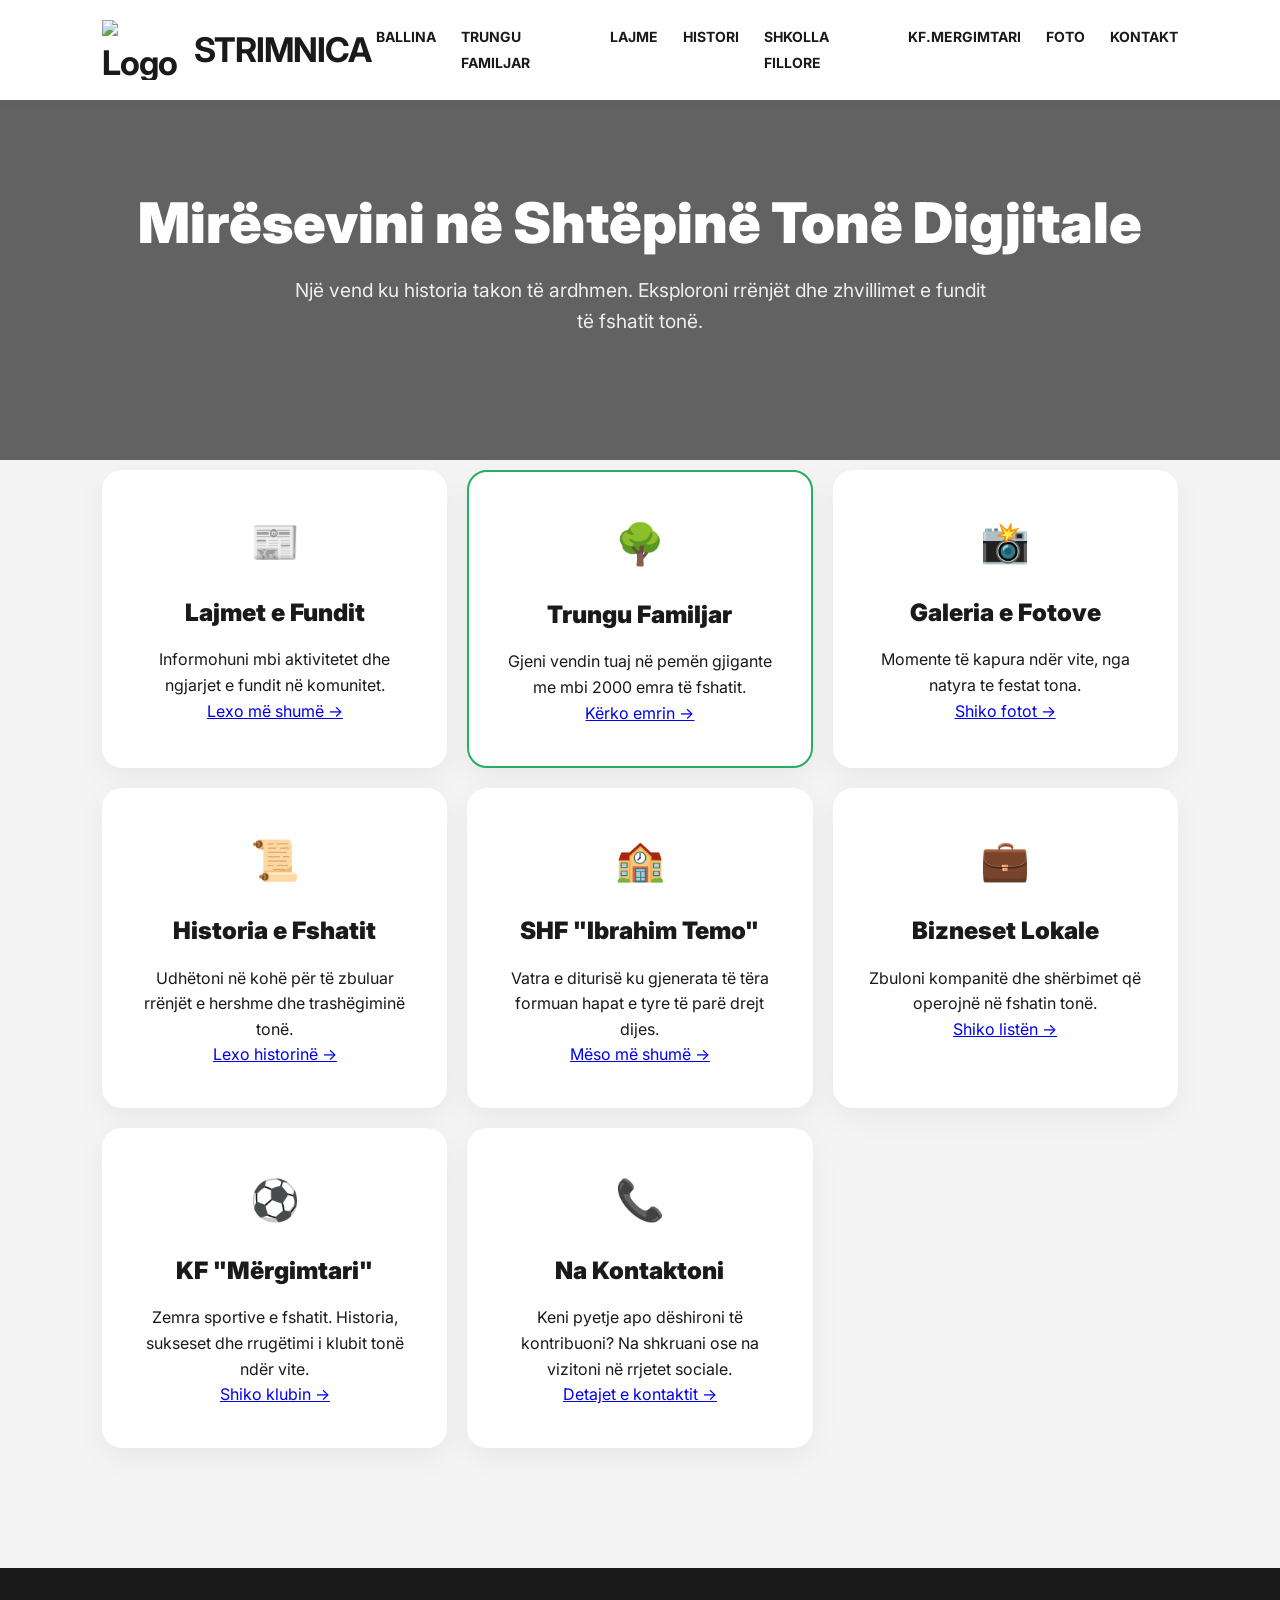
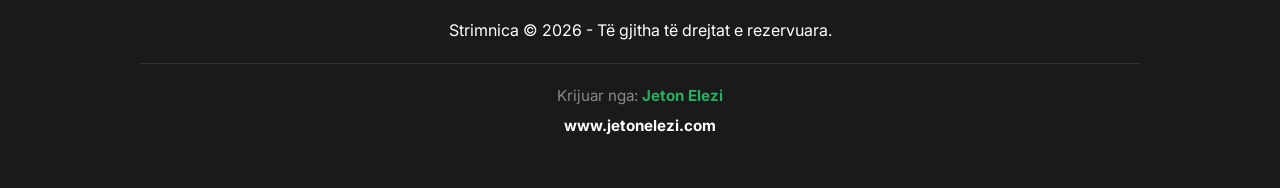
==== index.html @ 58f91d8a "Add files via upload" ====
<!DOCTYPE html>
<html lang="sq">
<head>
    <meta charset="UTF-8">
    <meta name="viewport" content="width=device-width, initial-scale=1.0">
    <title>Strimnica - Mirësevini</title>
    <link rel="icon" type="image/png" href="foto\LOGO STR.png">
    <link rel="stylesheet" href="style.css">
    <link href="https://fonts.googleapis.com/css2?family=Inter:wght@400;700;900&display=swap" rel="stylesheet">
</head>
<body>
<style>
    .logo { 
    display: flex; 
    align-items: center; 
    gap: 5px; /* Hapësira mes logos dhe tekstit */
    font-size: 34px; 
    font-weight: 700; 
    text-decoration: none; 
    color: var(--dark); 
}

.nav-logo-img {
    height: 60px; /* Mund ta rregullosh sipas dëshirës */
    width: auto;
    object-fit: contain;
}

/* Sigurohu që klikimi mbi foton e logos të mos hapë modal-in e galerisë */
.nav-logo-img {
    pointer-events: none; 
}
     footer { 
            text-align: center; 
            padding: 50px 20px; 
            background: var(--dark); 
            color: #ffffff; 
            margin-top: 60px;
        }
        .footer-content { max-width: 1000px; margin: 0 auto; }
        .footer-credits { 
            margin-top: 20px; 
            padding-top: 20px; 
            border-top: 1px solid rgba(255,255,255,0.1); 
            font-size: 0.95rem; 
            color: #888;
        }
        .footer-credits strong { color: var(--accent); }
        .footer-link { 
            color: #ffffff; 
            text-decoration: none; 
            font-weight: 700; 
            transition: 0.3s;
            display: inline-block;
            margin-top: 5px;
        }
        .footer-link:hover { color: var(--accent); }
</style>
    <nav class="navbar">
        <a href="index.html" class="logo">
        <img src="foto\LOGO STR.png" alt="Logo" class="nav-logo-img"> 
         <div class="logo">STRIMNICA<span></span></div>
    </a>
       
        <div class="menu-icon" onclick="toggleMenu()">☰</div>
        <ul class="nav-links" id="navLinks">
            <li><a href="index.html">Ballina</a></li>
            <li><a href="trungu-familjar.html">Trungu Familjar</a></li>
            <li><a href="lajme.html">Lajme</a></li>
            <li><a href="historia.html">Histori</a></li>
            <li><a href="shkolla.html">Shkolla Fillore</a></li>
            <li><a href="klubi.html">KF.Mergimtari</a></li>
            <li><a href="galeria.html">Foto</a></li>
            <li><a href="kontakt.html">Kontakt</a></li>
        </ul>
    </nav>

    <header class="hero-main">
        <div class="hero-content">
            <h1>Mirësevini në Shtëpinë Tonë Digjitale</h1>
            <p>Një vend ku historia takon të ardhmen. Eksploroni rrënjët dhe zhvillimet e fundit të fshatit tonë.</p>
            <div class="hero-btns">
            </div>
        </div>
    </header>

    <section class="quick-access">
        <div class="grid-container">
            
            <div class="info-card">
                <div class="icon">📰</div>
                <h3>Lajmet e Fundit</h3>
                <p>Informohuni mbi aktivitetet dhe ngjarjet e fundit në komunitet.</p>
                <a href="lajme.html" class="read-more">Lexo më shumë →</a>
            </div>

            <div class="info-card highlight">
                <div class="icon">🌳</div>
                <h3>Trungu Familjar</h3>
                <p>Gjeni vendin tuaj në pemën gjigante me mbi 2000 emra të fshatit.</p>
                <a href="trungu-familjar.html" class="read-more">Kërko emrin →</a>
            </div>

            <div class="info-card">
                <div class="icon">📸</div>
                <h3>Galeria e Fotove</h3>
                <p>Momente të kapura ndër vite, nga natyra te festat tona.</p>
                <a href="galeria.html" class="read-more">Shiko fotot →</a>
            </div>
            
            
            <div class="info-card">
                <div class="icon">📜</div>
                <h3>Historia e Fshatit</h3>
                <p>Udhëtoni në kohë për të zbuluar rrënjët e hershme dhe trashëgiminë tonë.</p>
                <a href="historia.html" class="read-more">Lexo historinë →</a>
            </div>

<div class="info-card">
    <div class="icon">🏫</div>
    <h3>SHF "Ibrahim Temo"</h3>
    <p>Vatra e diturisë ku gjenerata të tëra formuan hapat e tyre të parë drejt dijes.</p>
    <a href="shkolla.html" class="read-more">Mëso më shumë →</a>
</div>

<div class="info-card">
    <div class="icon">💼</div>
    <h3>Bizneset Lokale</h3>
    <p>Zbuloni kompanitë dhe shërbimet që operojnë në fshatin tonë.</p>
    <a href="bizneset.html" class="read-more">Shiko listën →</a>
</div>

<div class="info-card">
    <div class="icon">⚽</div>
    <h3>KF "Mërgimtari"</h3>
    <p>Zemra sportive e fshatit. Historia, sukseset dhe rrugëtimi i klubit tonë ndër vite.</p>
    <a href="klubi.html" class="read-more">Shiko klubin →</a>
</div>

<div class="info-card">
    <div class="icon">📞</div>
    <h3>Na Kontaktoni</h3>
    <p>Keni pyetje apo dëshironi të kontribuoni? Na shkruani ose na vizitoni në rrjetet sociale.</p>
    <a href="kontakt.html" class="read-more">Detajet e kontaktit →</a>
</div>




        </div>
    </section>

  <footer>
        <div class="footer-content">
            <p>Strimnica &copy; 2026 - Të gjitha të drejtat e rezervuara.</p>
            <div class="footer-credits">
                Krijuar nga: <strong>Jeton Elezi</strong><br>
                <a href="https://www.jetonelezi.com" class="footer-link" target="_blank">www.jetonelezi.com</a>
            </div>
        </div>
    </footer>

    <script>
        function toggleMenu() {
            document.getElementById('navLinks').classList.toggle('active');
        }
    </script>
</body>
</html>
---- style.css ----
/* VARIABLAT DHE RESETIMI */
:root {
    --accent: #27ae60;
    --dark: #1a1a1a;
    --light: #ffffff;
    --gray: #f4f4f4;
    --bg: #f2f2f2;
}

* { box-sizing: border-box; margin: 0; padding: 0; -webkit-tap-highlight-color: transparent; }
body { font-family: 'Inter', sans-serif; background: var(--gray); color: var(--dark); line-height: 1.6; overflow-x: hidden; scroll-behavior: smooth; }

/* NAVBAR (E përbashkët për të dyja faqet) */
.navbar {
    display: flex; justify-content: space-between; align-items: center;
    padding: 20px 8%; background: var(--light); position: sticky; top: 0; z-index: 2000;
    box-shadow: 0 2px 10px rgba(0,0,0,0.05);
}
.logo { font-size: 24px; font-weight: 900; letter-spacing: -1px; }
.logo span { color: var(--accent); }

.nav-links { display: flex; list-style: none; gap: 25px; }
.nav-links a { text-decoration: none; color: var(--dark); font-weight: 700; font-size: 14px; text-transform: uppercase; transition: 0.3s; }
.nav-links a:hover { color: var(--accent); }

.menu-icon { display: none; font-size: 28px; cursor: pointer; }

/* HERO SECTION (Për Ballinën dhe Trungun) */
.hero-main, .hero {
    height: 40vh; /* E përshtatur që të jetë kompakte për trungun */
    min-height: 300px;
    background: linear-gradient(rgba(0,0,0,0.6), rgba(0,0,0,0.6)), 
                url('foto\\fffff.png') center/cover;
    display: flex; align-items: center; justify-content: center; text-align: center; color: white;
    padding: 0 20px;
}
.hero-content h1 { font-size: 3.5rem; font-weight: 900; margin-bottom: 20px; line-height: 1.1; }
.hero-content p { font-size: 1.2rem; max-width: 700px; margin: 0 auto 30px; opacity: 0.9; }

/* KËRKIMI (SEARCH BAR) */
.search-container { position: relative; width: 90%; max-width: 450px; margin: 20px auto 0; z-index: 1001; }
#searchInput { 
    width: 100%; padding: 15px 25px; border-radius: 50px; border: none; 
    font-weight: 600; outline: none; box-shadow: 0 4px 20px rgba(0,0,0,0.3); font-size: 16px;
}
.search-results {
    position: absolute; top: 60px; left: 0; width: 100%; background: white;
    border-radius: 15px; box-shadow: 0 10px 30px rgba(0,0,0,0.2); z-index: 3000;
    max-height: 300px; overflow-y: auto; display: none;
}
.search-item { padding: 15px 20px; border-bottom: 1px solid #eee; text-align: left; cursor: pointer; color: #333; transition: 0.2s; }
.search-item:hover { background: #f9f9f9; }
.search-item b { display: block; font-size: 15px; color: var(--dark); }
.search-item span { font-size: 12px; color: var(--accent); font-weight: bold; }

/* QUICK ACCESS CARDS (Për index.html) */
.quick-access { padding: 60px 8%; margin-top: -50px; }
.grid-container { display: grid; grid-template-columns: repeat(auto-fit, minmax(300px, 1fr)); gap: 20px; }

.info-card {
    background: white; padding: 40px 30px; border-radius: 20px;
    box-shadow: 0 10px 30px rgba(0,0,0,0.05); transition: 0.3s; text-align: center;
}
.info-card:hover { transform: translateY(-10px); }
.info-card.highlight { border: 2px solid var(--accent); }
.info-card .icon { font-size: 40px; margin-bottom: 20px; }
.info-card h3 { font-size: 1.5rem; font-weight: 900; margin-bottom: 15px; }

/* TRUNGU STYLES (Për trungu-familjar.html) */
.container { padding: 40px 8%; }
.section-title { font-size: 1.8rem; text-align: center; font-weight: 900; margin-bottom: 30px; text-transform: uppercase; letter-spacing: 1px; }

.family-selection-grid, .family-grid {
    display: grid; grid-template-columns: repeat(2, 1fr); gap: 15px;
}
.f-card, .member-card {
    background: white; padding: 25px 15px; text-align: center; border-radius: 15px;
    box-shadow: 0 4px 15px rgba(0,0,0,0.05); cursor: pointer; transition: 0.3s;
}
.f-card:hover, .member-card:hover { transform: translateY(-5px); box-shadow: 0 8px 25px rgba(0,0,0,0.1); }
.f-card h3 { font-size: 1rem; font-weight: 900; margin: 0; }
.active-green { border-bottom: 5px solid var(--accent); }

/* TRUNGU WRAPPER & SIDEBAR */
.trungu-wrapper { display: flex; flex-direction: column; padding: 20px 8%; gap: 20px; }
.sidebar { background: white; padding: 20px; border-radius: 15px; box-shadow: 0 4px 15px rgba(0,0,0,0.05); }
.exit-tree-btn { 
    width: 100%; padding: 12px; background: #f8f9fa; border: 1px solid #ddd; 
    border-radius: 8px; font-weight: 800; font-size: 11px; cursor: pointer; 
    margin-bottom: 20px; text-transform: uppercase; transition: 0.3s;
}
.exit-tree-btn:hover { background: #eee; }

.sidebar-header { display: flex; justify-content: space-between; align-items: center; margin-bottom: 15px; }
.small-back-btn { background: var(--accent); color: white; border: none; padding: 7px 15px; border-radius: 6px; font-size: 11px; font-weight: bold; cursor: pointer; display: none; }

#breadcrumb-list { list-style: none; }
#breadcrumb-list li { background: #f9f9f9; padding: 10px; margin-bottom: 8px; border-left: 4px solid var(--accent); font-size: 13px; font-weight: 800; border-radius: 4px; }
#breadcrumb-list li small { font-weight: 400; color: #666; font-size: 11px; display: block; margin-top: 2px; }

.emri { display: block; font-weight: 900; font-size: 1rem; margin-top: 8px; text-transform: uppercase; }
.relacioni { font-size: 10px; color: var(--accent); font-weight: 800; text-transform: uppercase; }

/* FOOTER */
.main-footer { padding: 40px; text-align: center; background: var(--dark); color: white; font-size: 14px; margin-top: 50px; }

/* RESPONSIVE (Celular) */
@media (max-width: 768px) {
    .menu-icon { display: block; }
    .nav-links {
        display: none; flex-direction: column; position: absolute; top: 70px; left: 0; 
        width: 100%; background: white; padding: 20px; box-shadow: 0 10px 10px rgba(0,0,0,0.1);
    }
    .nav-links.active { display: flex; }
    
    .hero-content h1 { font-size: 2.2rem; }
    .hero-main, .hero { height: 35vh; }
    
    .family-selection-grid, .family-grid { grid-template-columns: repeat(2, 1fr); gap: 10px; }
}

/* RESPONSIVE (Desktop) */
@media (min-width: 900px) {
    .trungu-wrapper { flex-direction: row; align-items: flex-start; }
    .sidebar { width: 350px; position: sticky; top: 100px; }
    .main-content { flex: 1; }
    .family-selection-grid, .family-grid { grid-template-columns: repeat(4, 1fr); }
}


/* SEARCH RESULTS MODAL */
.search-results {
    position: absolute;
    top: 65px;
    left: 50%;
    transform: translateX(-50%);
    width: 90%;
    max-width: 450px;
    background: white;
    border-radius: 12px;
    box-shadow: 0 15px 35px rgba(0,0,0,0.2);
    z-index: 9999; /* Siguron që del mbi navbar dhe hero */
    max-height: 300px;
    overflow-y: auto;
    display: none;
    border: 1px solid #ddd;
}

.search-item {
    padding: 15px 20px;
    border-bottom: 1px solid #f0f0f0;
    cursor: pointer;
    text-align: left;
    color: #333;
    font-size: 16px;
    transition: 0.2s;
}

.search-item:hover {
    background: #f8f9fa;
    color: #27ae60;
    padding-left: 25px;
}

/* Rregullim për butonin mbrapa në sidebar */
.small-back-btn {
    display: block !important; /* Sigurohemi që shfaqet */
    background: #e74c3c;
    color: white;
    border: none;
    padding: 10px;
    border-radius: 6px;
    cursor: pointer;
    font-weight: bold;
    width: 100%;
}

#breadcrumb-list li {
    cursor: pointer;
    transition: 0.2s;
}

#breadcrumb-list li:hover {
    color: #27ae60;
    text-decoration: underline;
}

.search-item small {
    display: block;
    font-size: 11px;
    margin-top: 2px;
}
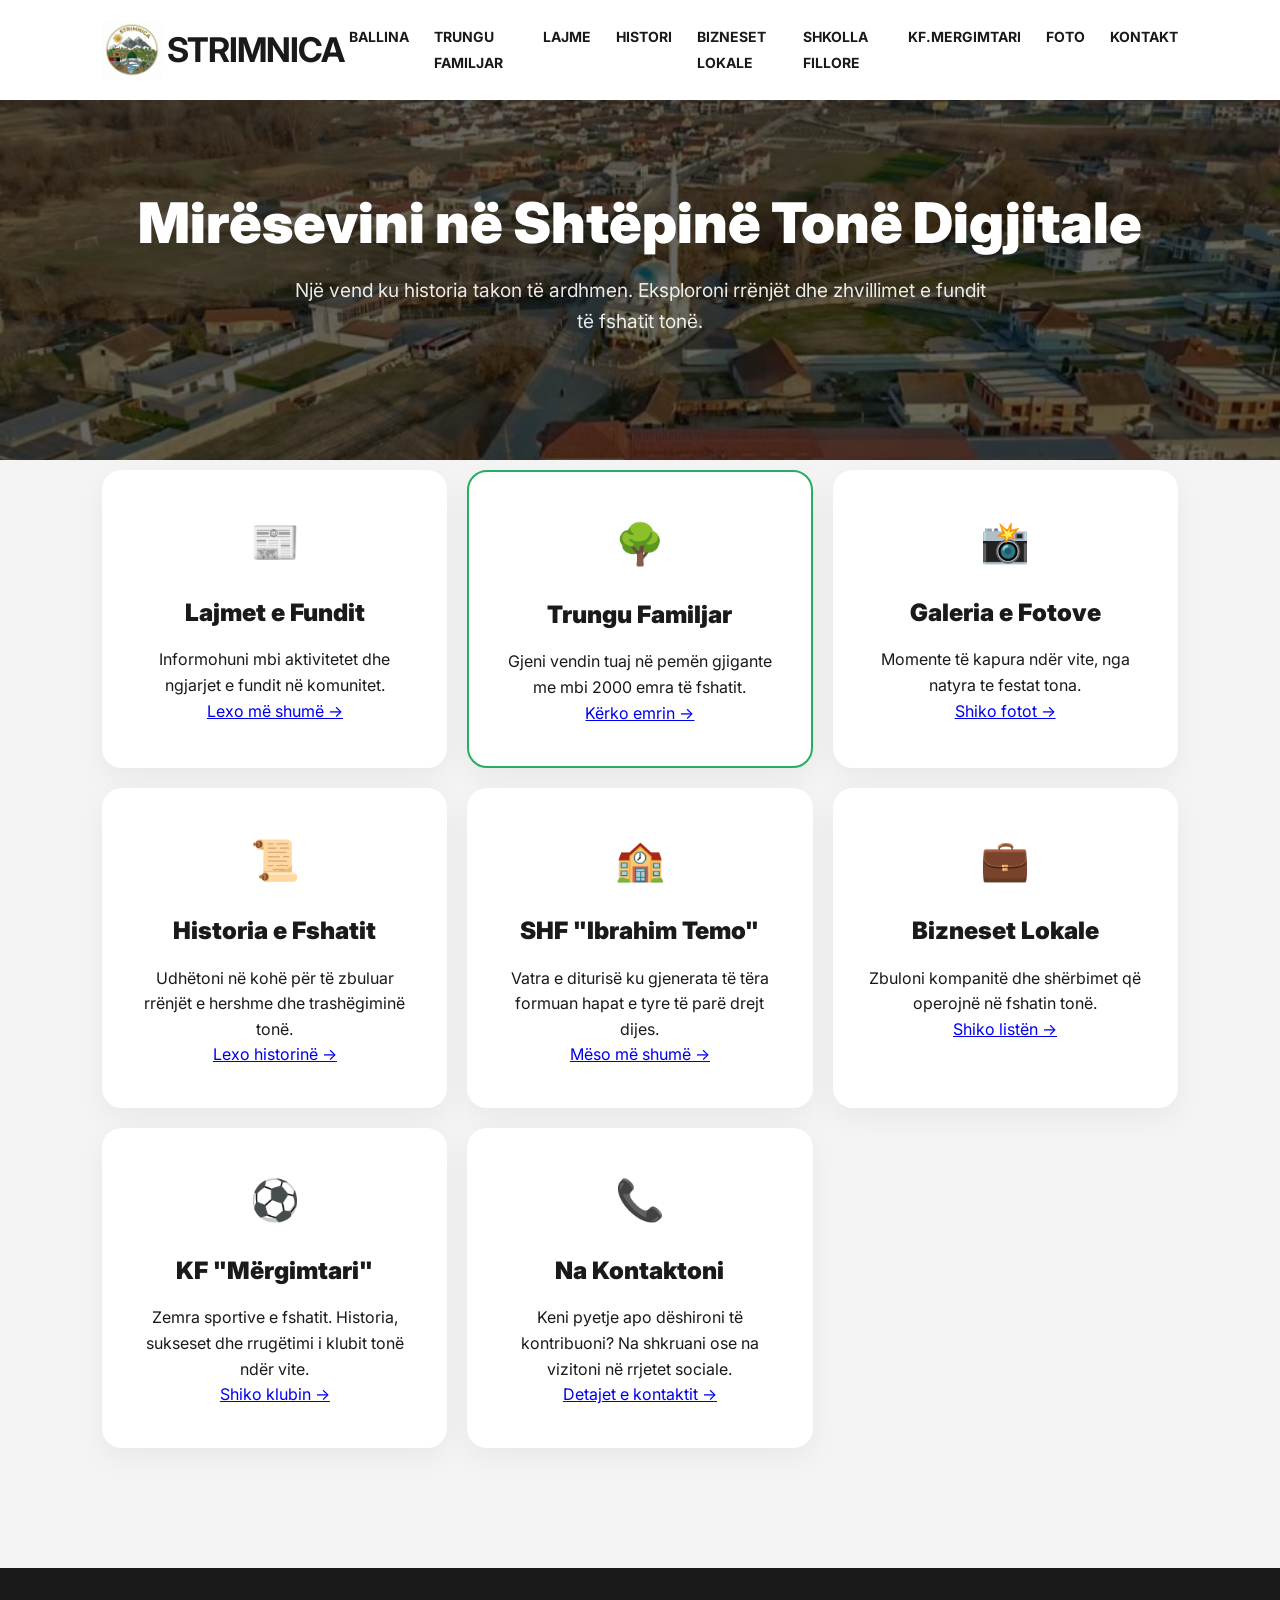
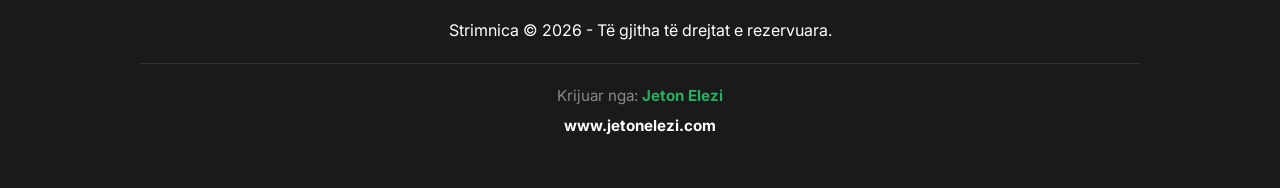
==== commit af496288: "Fix HTML encoding issues in index.html" ====
--- a/index.html
+++ b/index.html
@@ -68,6 +68,7 @@
             <li><a href="trungu-familjar.html">Trungu Familjar</a></li>
             <li><a href="lajme.html">Lajme</a></li>
             <li><a href="historia.html">Histori</a></li>
+            <li><a href="bizneset.html">Bizneset Lokale</a></li>
             <li><a href="shkolla.html">Shkolla Fillore</a></li>
             <li><a href="klubi.html">KF.Mergimtari</a></li>
             <li><a href="galeria.html">Foto</a></li>
@@ -166,4 +167,4 @@
         }
     </script>
 </body>
-</html>+</html>
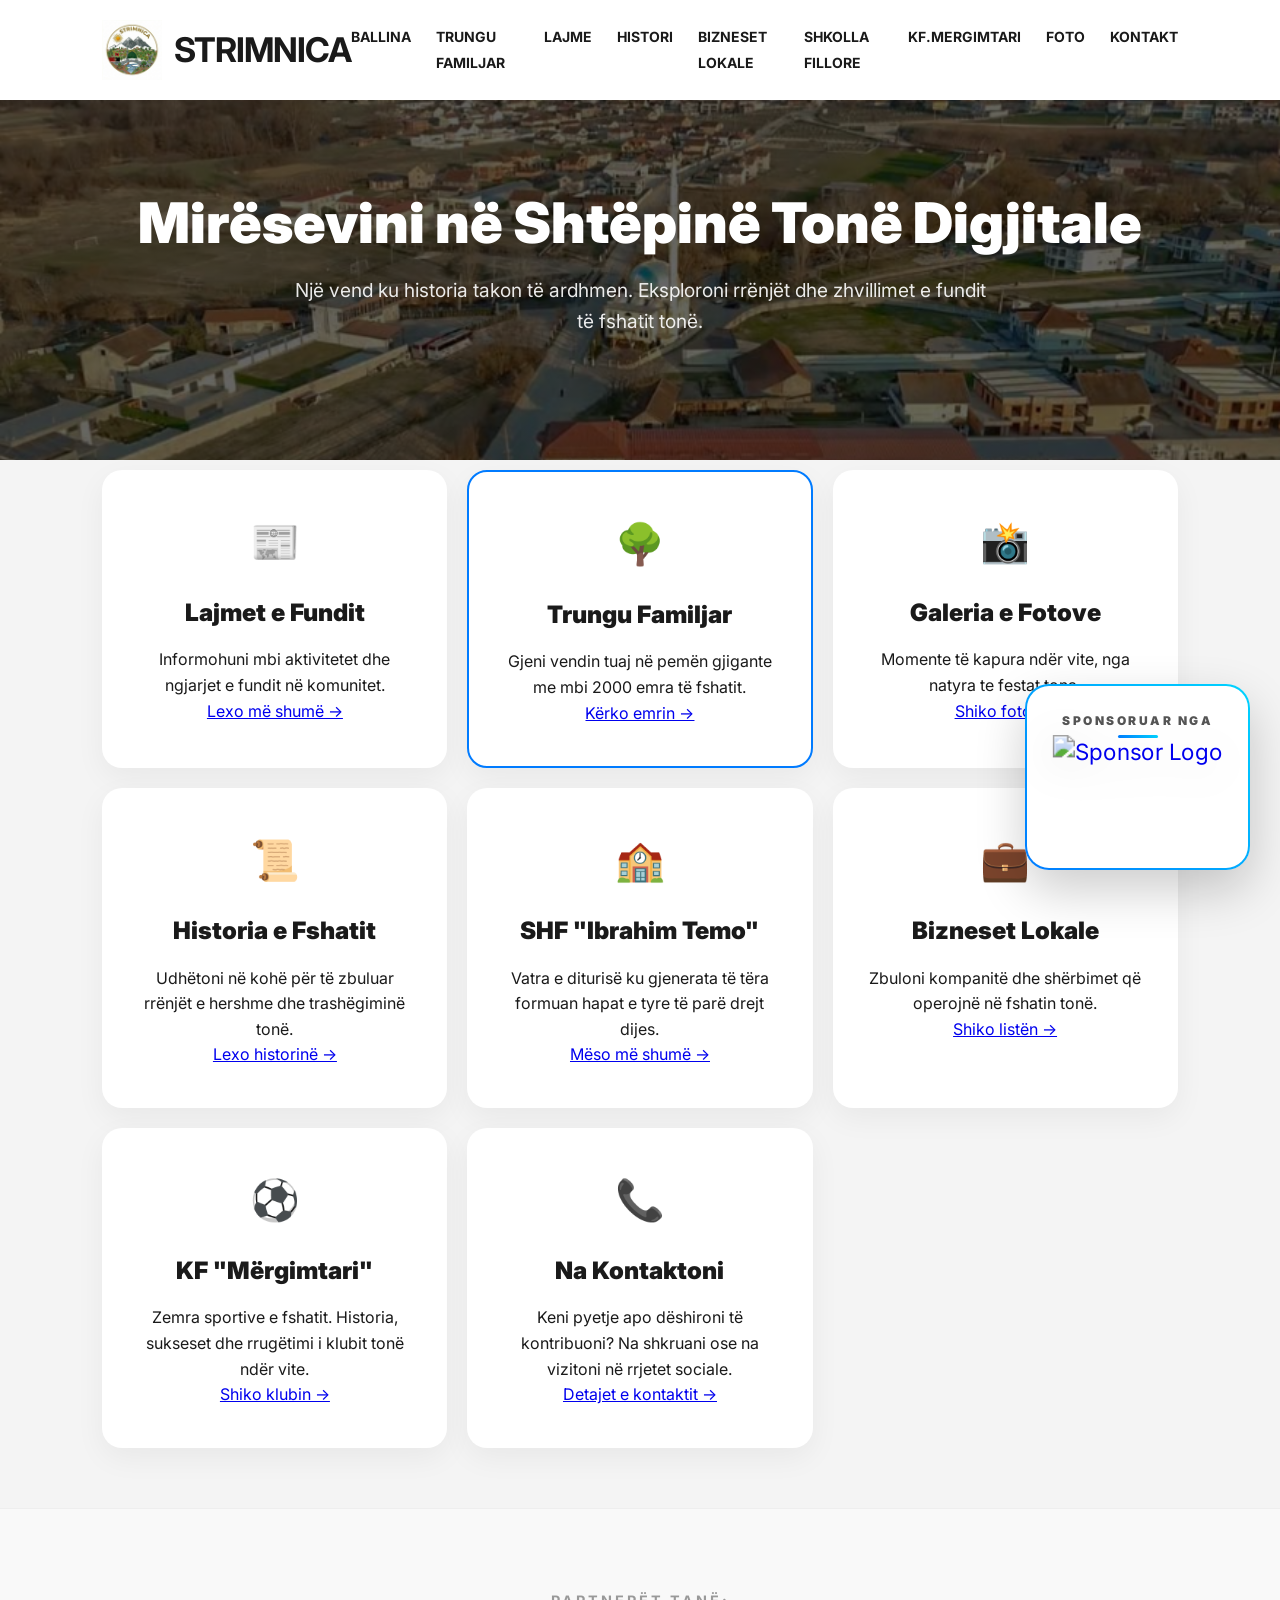
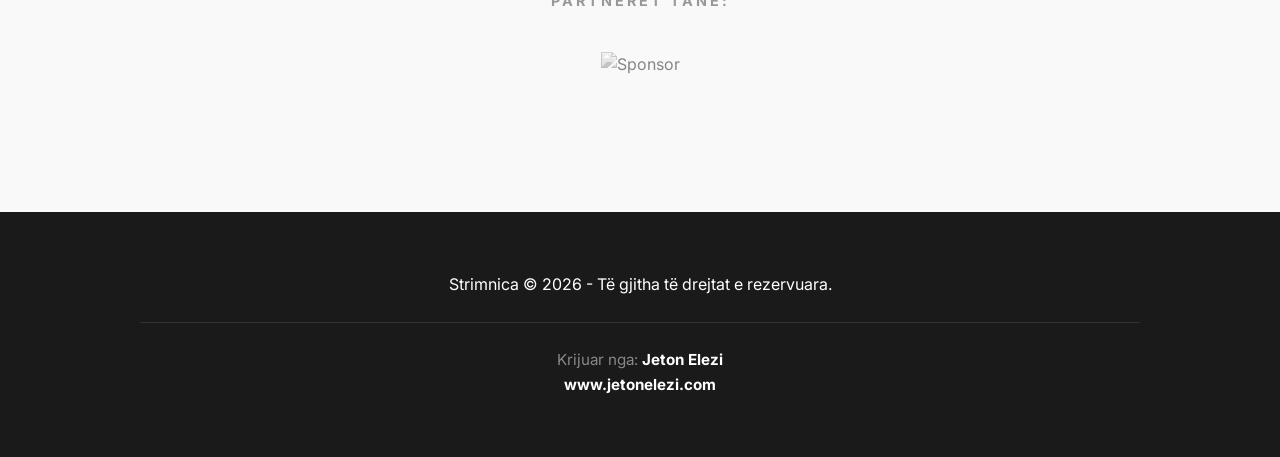
==== commit 4eaa5697: "Update index.html" ====
--- a/index.html
+++ b/index.html
@@ -4,64 +4,148 @@
     <meta charset="UTF-8">
     <meta name="viewport" content="width=device-width, initial-scale=1.0">
     <title>Strimnica - Mirësevini</title>
-    <link rel="icon" type="image/png" href="foto\LOGO STR.png">
+    <link rel="icon" type="image/png" href="foto/LOGO STR.png">
     <link rel="stylesheet" href="style.css">
     <link href="https://fonts.googleapis.com/css2?family=Inter:wght@400;700;900&display=swap" rel="stylesheet">
+    
+    <style>
+        :root {
+            --dark: #1a1a1a;
+            --accent: #007bff;
+            --white: #ffffff;
+            --gradient: linear-gradient(45deg, #007bff, #00d4ff);
+        }
+
+        /* --- STILI I RI: SPONSORI FIX (MAKSIMALISHT I MADH) --- */
+        .sticky-sponsor {
+            position: fixed;
+            bottom: 30px;
+            right: 30px;
+            background: rgba(255, 255, 255, 0.98);
+            backdrop-filter: blur(10px);
+            /* Kemi rritur padding që katrori të jetë më i madh */
+            padding: 25px 35px; 
+            border-radius: 24px;
+            box-shadow: 0 20px 50px rgba(0,0,0,0.2);
+            display: flex;
+            flex-direction: column;
+            align-items: center;
+            justify-content: center; /* Qendron logot */
+            z-index: 10000;
+            transition: all 0.4s cubic-bezier(0.175, 0.885, 0.32, 1.275);
+            text-decoration: none;
+            border: 2px solid transparent;
+            background-origin: border-box;
+            background-clip: padding-box, border-box;
+            background-image: linear-gradient(white, white), var(--gradient);
+            animation: float-anim 3s infinite ease-in-out;
+            
+            /* Sigurohemi që katrori ka një madhësi minimale */
+            min-width: 150px;
+            min-height: 150px;
+        }
+
+        @keyframes float-anim {
+            0% { transform: translateY(0px); }
+            50% { transform: translateY(-10px); }
+            100% { transform: translateY(0px); }
+        }
+
+        .sticky-sponsor:hover {
+            transform: scale(1.05) translateY(-5px);
+            animation: none;
+            box-shadow: 0 25px 60px rgba(0, 123, 255, 0.4);
+        }
+
+        .sticky-label {
+            font-size: 12px; /* Pak më e madhe */
+            text-transform: uppercase;
+            color: #555; /* Pak më e errët */
+            font-weight: 900;
+            margin-bottom: 15px; /* Më shumë hapësirë */
+            letter-spacing: 2.5px;
+            position: relative;
+        }
+
+        .sticky-label::after {
+            content: "";
+            display: block;
+            width: 40px;
+            height: 3px;
+            background: var(--gradient);
+            margin: 5px auto 0;
+            border-radius: 10px;
+        }
+
+        .sticky-logo-container {
+            display: flex;
+            align-items: center;
+            justify-content: center;
+            width: 100%;
+            height: 90px; /* Lartësia e zonës së logos */
+            overflow: visible; /* Lejon logon të dalë pak nëse duhet */
+        }
+
+        .sticky-logo {
+            /* Kjo rregull e bën logon të zmadhohet artificialisht për të mbushur hapësirën */
+            transform: scale(1.4); 
+            
+            height: 100%; /* Mbush lartësinë e container-it */
+            width: auto;
+            object-fit: contain;
+            filter: drop-shadow(0 5px 15px rgba(0,0,0,0.1));
+            transition: transform 0.3s ease;
+        }
+        
+        .sticky-sponsor:hover .sticky-logo {
+            transform: scale(1.5); /* Edhe më e madhe në hover */
+        }
+
+        /* ... Nav, Hero, Cards, Sponsors Section, Footer (Kodi mbetet i njëjtë) ... */
+        .logo { display: flex; align-items: center; gap: 12px; font-size: 34px; font-weight: 700; text-decoration: none; color: var(--dark); }
+        .nav-logo-img { height: 60px; width: auto; object-fit: contain; pointer-events: none; }
+        .sponsors-section { padding: 80px 20px; background: #f9f9f9; text-align: center; border-top: 1px solid #eee; }
+        .sponsors-title { font-size: 0.9rem; text-transform: uppercase; letter-spacing: 3px; color: #999; margin-bottom: 40px; font-weight: 700; }
+        .sponsors-container { display: flex; justify-content: center; align-items: center; gap: 60px; flex-wrap: wrap; max-width: 1100px; margin: 0 auto; }
+        .sponsor-item { display: flex; flex-direction: column; align-items: center; text-decoration: none; transition: 0.4s ease; }
+        .sponsor-logo-bottom { height: 80px; width: auto; filter: grayscale(100%); opacity: 0.5; transition: 0.4s; }
+        .sponsor-item:hover .sponsor-logo-bottom { filter: grayscale(0%); opacity: 1; transform: scale(1.1); }
+        footer { text-align: center; padding: 60px 20px; background: var(--dark); color: #ffffff; }
+        .footer-content { max-width: 1000px; margin: 0 auto; }
+        .footer-credits { margin-top: 25px; padding-top: 25px; border-top: 1px solid rgba(255,255,255,0.1); font-size: 0.95rem; color: #888; }
+        .footer-credits strong { color: #fff; }
+        .footer-link { color: #fff; text-decoration: none; font-weight: 700; }
+        .footer-link:hover { color: var(--accent); }
+
+        /* Mobile Adjustments */
+        @media (max-width: 768px) {
+            .sticky-sponsor {
+                bottom: 15px;
+                right: 15px;
+                padding: 15px 20px;
+                min-width: 100px;
+                min-height: 100px;
+            }
+            .sticky-logo-container { height: 60px; }
+            .sticky-logo { transform: scale(1.3); }
+            .sticky-label { font-size: 10px; margin-bottom: 10px; }
+        }
+    </style>
 </head>
 <body>
-<style>
-    .logo { 
-    display: flex; 
-    align-items: center; 
-    gap: 5px; /* Hapësira mes logos dhe tekstit */
-    font-size: 34px; 
-    font-weight: 700; 
-    text-decoration: none; 
-    color: var(--dark); 
-}
-
-.nav-logo-img {
-    height: 60px; /* Mund ta rregullosh sipas dëshirës */
-    width: auto;
-    object-fit: contain;
-}
-
-/* Sigurohu që klikimi mbi foton e logos të mos hapë modal-in e galerisë */
-.nav-logo-img {
-    pointer-events: none; 
-}
-     footer { 
-            text-align: center; 
-            padding: 50px 20px; 
-            background: var(--dark); 
-            color: #ffffff; 
-            margin-top: 60px;
-        }
-        .footer-content { max-width: 1000px; margin: 0 auto; }
-        .footer-credits { 
-            margin-top: 20px; 
-            padding-top: 20px; 
-            border-top: 1px solid rgba(255,255,255,0.1); 
-            font-size: 0.95rem; 
-            color: #888;
-        }
-        .footer-credits strong { color: var(--accent); }
-        .footer-link { 
-            color: #ffffff; 
-            text-decoration: none; 
-            font-weight: 700; 
-            transition: 0.3s;
-            display: inline-block;
-            margin-top: 5px;
-        }
-        .footer-link:hover { color: var(--accent); }
-</style>
+
+    <a href="https://www.jetonelezi.com" class="sticky-sponsor" target="_blank">
+        <span class="sticky-label">Sponsoruar nga</span>
+        <div class="sticky-logo-container">
+            <img src="foto/VIDEO LOGO.png" alt="Sponsor Logo" class="sticky-logo">
+        </div>
+    </a>
+
     <nav class="navbar">
         <a href="index.html" class="logo">
-        <img src="foto\LOGO STR.png" alt="Logo" class="nav-logo-img"> 
-         <div class="logo">STRIMNICA<span></span></div>
-    </a>
-       
+            <img src="foto/LOGO STR.png" alt="Logo" class="nav-logo-img"> 
+            <div>STRIMNICA</div>
+        </a>
         <div class="menu-icon" onclick="toggleMenu()">☰</div>
         <ul class="nav-links" id="navLinks">
             <li><a href="index.html">Ballina</a></li>
@@ -80,78 +164,72 @@
         <div class="hero-content">
             <h1>Mirësevini në Shtëpinë Tonë Digjitale</h1>
             <p>Një vend ku historia takon të ardhmen. Eksploroni rrënjët dhe zhvillimet e fundit të fshatit tonë.</p>
-            <div class="hero-btns">
-            </div>
         </div>
     </header>
 
     <section class="quick-access">
         <div class="grid-container">
-            
             <div class="info-card">
                 <div class="icon">📰</div>
                 <h3>Lajmet e Fundit</h3>
                 <p>Informohuni mbi aktivitetet dhe ngjarjet e fundit në komunitet.</p>
                 <a href="lajme.html" class="read-more">Lexo më shumë →</a>
             </div>
-
             <div class="info-card highlight">
                 <div class="icon">🌳</div>
                 <h3>Trungu Familjar</h3>
                 <p>Gjeni vendin tuaj në pemën gjigante me mbi 2000 emra të fshatit.</p>
                 <a href="trungu-familjar.html" class="read-more">Kërko emrin →</a>
             </div>
-
             <div class="info-card">
                 <div class="icon">📸</div>
                 <h3>Galeria e Fotove</h3>
                 <p>Momente të kapura ndër vite, nga natyra te festat tona.</p>
                 <a href="galeria.html" class="read-more">Shiko fotot →</a>
             </div>
-            
-            
             <div class="info-card">
                 <div class="icon">📜</div>
                 <h3>Historia e Fshatit</h3>
                 <p>Udhëtoni në kohë për të zbuluar rrënjët e hershme dhe trashëgiminë tonë.</p>
                 <a href="historia.html" class="read-more">Lexo historinë →</a>
             </div>
-
-<div class="info-card">
-    <div class="icon">🏫</div>
-    <h3>SHF "Ibrahim Temo"</h3>
-    <p>Vatra e diturisë ku gjenerata të tëra formuan hapat e tyre të parë drejt dijes.</p>
-    <a href="shkolla.html" class="read-more">Mëso më shumë →</a>
-</div>
-
-<div class="info-card">
-    <div class="icon">💼</div>
-    <h3>Bizneset Lokale</h3>
-    <p>Zbuloni kompanitë dhe shërbimet që operojnë në fshatin tonë.</p>
-    <a href="bizneset.html" class="read-more">Shiko listën →</a>
-</div>
-
-<div class="info-card">
-    <div class="icon">⚽</div>
-    <h3>KF "Mërgimtari"</h3>
-    <p>Zemra sportive e fshatit. Historia, sukseset dhe rrugëtimi i klubit tonë ndër vite.</p>
-    <a href="klubi.html" class="read-more">Shiko klubin →</a>
-</div>
-
-<div class="info-card">
-    <div class="icon">📞</div>
-    <h3>Na Kontaktoni</h3>
-    <p>Keni pyetje apo dëshironi të kontribuoni? Na shkruani ose na vizitoni në rrjetet sociale.</p>
-    <a href="kontakt.html" class="read-more">Detajet e kontaktit →</a>
-</div>
-
-
-
-
+            <div class="info-card">
+                <div class="icon">🏫</div>
+                <h3>SHF "Ibrahim Temo"</h3>
+                <p>Vatra e diturisë ku gjenerata të tëra formuan hapat e tyre të parë drejt dijes.</p>
+                <a href="shkolla.html" class="read-more">Mëso më shumë →</a>
+            </div>
+            <div class="info-card">
+                <div class="icon">💼</div>
+                <h3>Bizneset Lokale</h3>
+                <p>Zbuloni kompanitë dhe shërbimet që operojnë në fshatin tonë.</p>
+                <a href="bizneset.html" class="read-more">Shiko listën →</a>
+            </div>
+            <div class="info-card">
+                <div class="icon">⚽</div>
+                <h3>KF "Mërgimtari"</h3>
+                <p>Zemra sportive e fshatit. Historia, sukseset dhe rrugëtimi i klubit tonë ndër vite.</p>
+                <a href="klubi.html" class="read-more">Shiko klubin →</a>
+            </div>
+            <div class="info-card">
+                <div class="icon">📞</div>
+                <h3>Na Kontaktoni</h3>
+                <p>Keni pyetje apo dëshironi të kontribuoni? Na shkruani ose na vizitoni në rrjetet sociale.</p>
+                <a href="kontakt.html" class="read-more">Detajet e kontaktit →</a>
+            </div>
         </div>
     </section>
 
-  <footer>
+    <section class="sponsors-section">
+        <h4 class="sponsors-title">Partnerët tanë:</h4>
+        <div class="sponsors-container">
+            <a href="https://www.jetonelezi.com" class="sponsor-item" target="_blank">
+                <img src="foto/logo-jeton.png" alt="Sponsor" class="sponsor-logo-bottom">
+            </a>
+        </div>
+    </section>
+
+    <footer>
         <div class="footer-content">
             <p>Strimnica &copy; 2026 - Të gjitha të drejtat e rezervuara.</p>
             <div class="footer-credits">
